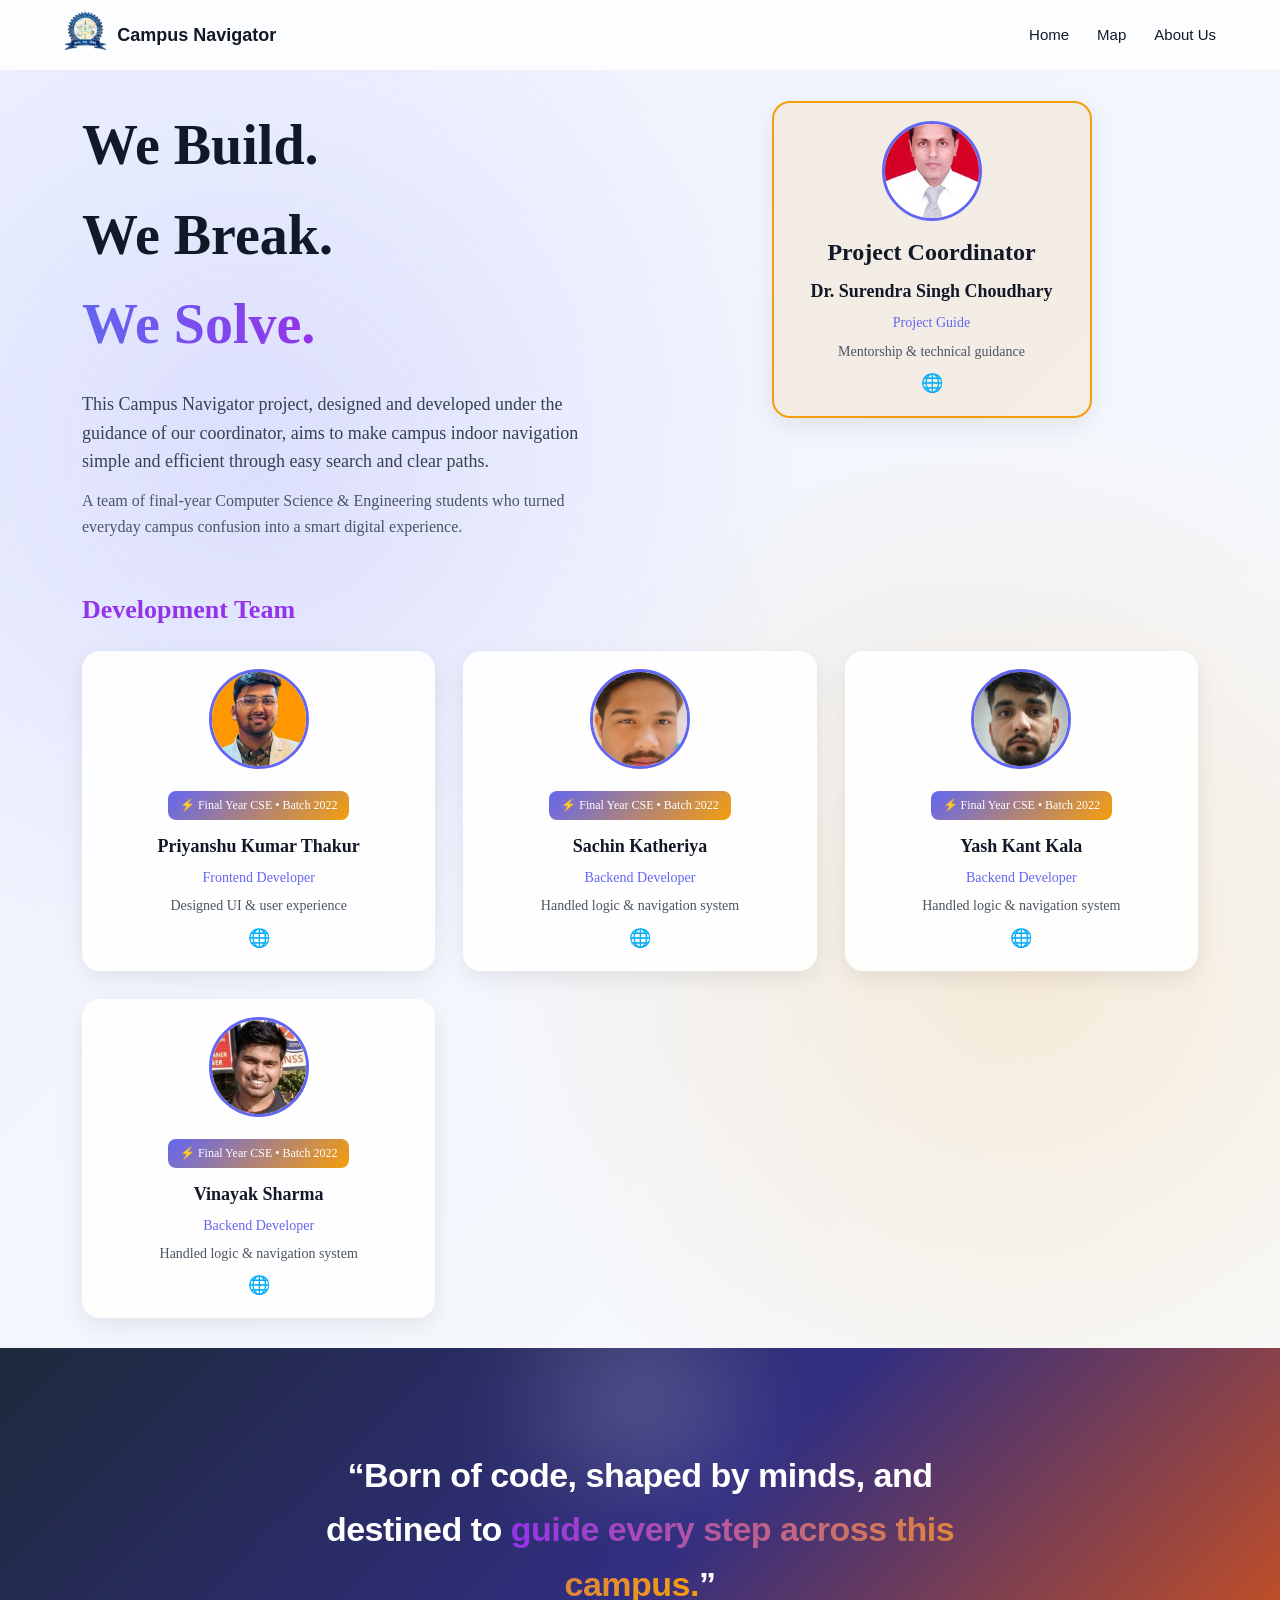
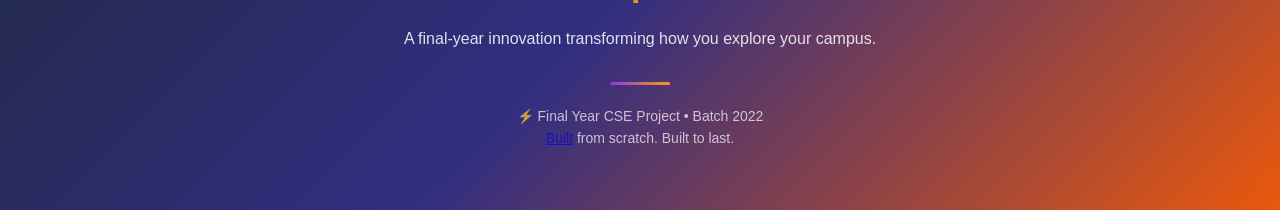
==== aboutus.html @ 383b2f3c "UI/UX" ====
<!DOCTYPE html>
<html lang="en">

<head>
  <meta charset="UTF-8">
  <meta name="viewport" content="width=device-width, initial-scale=1.0">
  <title>About Us</title>
  <link rel="stylesheet" href="homestyle.css">
</head>

<body>
  <header class="header">
    <div class="container header-container">

      <div class="logo-section">
        <a href="home.html"><img src="logo.png" alt="College Logo" class="logo"></a>
        <span class="college-name">Campus Navigator</span>
      </div>

      <nav class="navbar">
        <a href="home.html">Home</a>
        <a href="maps.html">Map</a>
        <a href="aboutus.html" class="active">About Us</a>
      </nav>

    </div>
  </header>


<section class="about-dev">
  <div class="about-bg"></div>

  <div class="container about-wrapper">

    <!-- LEFT CONTENT -->
    <div class="about-content">
      <h1>
        We Build.<br>We Break.<br>
        <span><bold>We Solve.</bold></span>
      </h1>

      <p class="about-main">
        This Campus Navigator project, designed and developed under the guidance of our coordinator,
        aims to make campus indoor navigation simple and efficient through easy search and clear paths.
      </p>

      <p class="about-sub">
         A team of final-year Computer Science & Engineering students
        who turned everyday campus confusion into a smart digital experience.
      </p>
    </div>

    <!-- COORDINATOR -->
    <div class="about-coordinator">
      <div class="team-card professor">

        <div class="team-img">
          <img src="Dr.surendrachoudhary.jpg" alt="Dr. Surendra Singh Choudhary">
        </div>

        <div class="team-info">
          <h2>Project Coordinator</h2>
          <h3>Dr. Surendra Singh Choudhary</h3>
          <p class="role">Project Guide</p>
          <p class="desc">Mentorship & technical guidance</p>

          <div class="socials">
            <a href="https://www.linkedin.com/in/dr-surendra-singh-choudhary-a286118a/">🌐</a>
          </div>
        </div>

      </div>
    </div>

    <!-- TEAM -->
    <div class="about-team">
      <h2>Development Team</h2>

      <div class="about-team-grid">

        <!-- MEMBER 1 -->
        <div class="team-card">
          <div class="team-img">
            <img src="priyanshu.jpg" alt="Priyanshu Kumar Thakur">
          </div>

          <div class="about-tag">⚡ Final Year CSE • Batch 2022</div>

          <div class="team-info">
            <h3>Priyanshu Kumar Thakur</h3>
            <p class="role">Frontend Developer</p>
            <p class="desc">Designed UI & user experience</p>

            <div class="socials">
              <a href="https://www.linkedin.com/in/priyanshukumar28/">🌐</a>
            </div>
          </div>
        </div>

        <!-- MEMBER 2 -->
        <div class="team-card">
          <div class="team-img">
            <img src="sachin.jpg" alt="Sachin Katheriya">
          </div>

          <div class="about-tag">⚡ Final Year CSE • Batch 2022</div>

          <div class="team-info">
            <h3>Sachin Katheriya</h3>
            <p class="role">Backend Developer</p>
            <p class="desc">Handled logic & navigation system</p>

            <div class="socials">
              <a href="https://www.linkedin.com/in/sachin-katheriya-914168283/">🌐</a>
            </div>
          </div>
        </div>

        <!-- MEMBER 3 -->
        <div class="team-card">
          <div class="team-img">
            <img src="yash.jpg" alt="Yash Kant Kala">
          </div>

          <div class="about-tag">⚡ Final Year CSE • Batch 2022</div>

          <div class="team-info">
            <h3>Yash Kant Kala</h3>
            <p class="role">Backend Developer</p>
            <p class="desc">Handled logic & navigation system</p>

            <div class="socials">
              <a href="https://www.linkedin.com/in/yash-kant-kala-191369295/">🌐</a>
            </div>
          </div>
        </div>

        <!-- MEMBER 4 -->
        <div class="team-card">
          <div class="team-img">
            <img src="vinayak.jpeg" alt="Vinayak Sharma">
          </div>

          <div class="about-tag">⚡ Final Year CSE • Batch 2022</div>

          <div class="team-info">
            <h3>Vinayak Sharma</h3>
            <p class="role">Backend Developer</p>
            <p class="desc">Handled logic & navigation system</p>

            <div class="socials">
              <a href="https://www.linkedin.com/in/vinayak-kumar-sharma">🌐</a>
            </div>
          </div>
        </div>

      </div>
    </div>

  </div>
</section>
  <footer class="creative-footer">
    <div class="footer-content">

      <h2 class="footer-quote">
        “Born of code, shaped by minds, and destined to <span class="footer-highlight">guide every step across this
          campus.</span>”
      </h2>

      <p class="footer-subtext">
        A final-year innovation transforming how you explore your campus.
      </p>

      <div class="footer-line"></div>

      <p class="footer-credit">
        ⚡ Final Year CSE Project • Batch 2022
        <br>
        <a href="www.github.com/vinayak-kumar-sharma/ecbmaps">Built</a> from scratch. Built to last.
      </p>

    </div>
  </footer>


</body>

</html>
---- homestyle.css ----
* {
  margin: 0;
  padding: 0;
  box-sizing: border-box;
}

body {
  font-family: "Segoe UI", sans-serif;
  background: #f8fafc;
  color: #111827;
  line-height: 1.6;
}

.container {
  width: 90%;
  max-width: 1270px;
  margin: auto;
}

.header {
  position: sticky;
  top: 0;
  z-index: 1000;

 
  background: rgba(255, 255, 255, 0.6);
  backdrop-filter: blur(12px);

  border-bottom: 1px solid rgba(0, 0, 0, 0.05);
}

.header-container {
  display: flex;
  justify-content: space-between;
  align-items: center;
  height: 70px;
}

/* LOGO */
.logo-section {
  display: flex;
  align-items: center;
  gap: 10px;
}

.logo {
  height: 40px;
}

.college-name {
  font-size: 18px;
  font-weight: 700;
  color: #111827;
}

.navbar {
  display: flex;
  gap: 28px;
}

.navbar a {
  position: relative;
  text-decoration: none;
  font-size: 15px;
  font-weight: 500;
  color: #111827;
  transition: 0.3s;
}


.navbar a::after {
  content: "";
  position: absolute;
  left: 0;
  bottom: -6px;
  width: 0%;
  height: 2px;
  background: linear-gradient(90deg, #6366f1, #f59e0b);
  transition: 0.3s;
}

.navbar a:hover::after {
  width: 100%;
}


.navbar a:hover {
  color: #6366f1;
}


@media (max-width: 800px) {
  .navbar {
    display: none;
  }
}

.hero {
  padding: 40px 0;
  position: relative;
  overflow: hidden;

  background:
    radial-gradient(
      circle at 20% 30%,
      rgba(255, 153, 0, 0.25),
      transparent 40%
    ),
    radial-gradient(
      circle at 80% 70%,
      rgba(139, 92, 246, 0.25),
      transparent 40%
    ),
    linear-gradient(135deg, #eef2ff, #f8fafc);
}

.hero::before {
  content: "";
  position: absolute;
  inset: 0;
  background: radial-gradient(
    circle at center,
    rgba(255, 255, 255, 0.4),
    transparent 60%
  );
  z-index: 0;
}

.hero-container {
  position: relative;
  z-index: 1;
  display: flex;
  align-items: center;
  justify-content: space-between;
  gap: 60px;
}

.hero-left {
  flex: 1;
}

.hero-left h1 {
  font-size: 64px;
  font-weight: 800;
  line-height: 1.1;
  margin-bottom: 20px;

  background: linear-gradient(90deg, #4f46e5, #9333ea, #f59e0b);
  -webkit-background-clip: text;
  -webkit-text-fill-color: transparent;
}

.hero-left p {
  font-family: "Outfit", sans-serif;
  font-size: 18px;
  letter-spacing: 0.3px;
  color: #808183;
  margin-bottom: 30px;
  max-width: 560px;
  padding-left: 14px;
}
.highlight {
  font-weight: 600;
  background: linear-gradient(90deg, #9333ea, #f59e0b);
  -webkit-background-clip: text;
  -webkit-text-fill-color: transparent;
}

.btn-primary {
  background: linear-gradient(135deg, #6366f1, #9333ea);
  color: white;
  padding: 14px 26px;
  border-radius: 18px;
  font-size: 17px;
  font-weight: 600;
  transition: 0.3s;
  box-shadow: 0 8px 20px rgba(99, 102, 241, 0.3);
  text-decoration: none;
  transition:
    transform 0.2s ease,
    box-shadow 0.25s ease,
    background-color 0.2s ease;
}

.btn-primary:hover {
  transform: translateY(-5px);
  background-color: #9333ea;
  box-shadow: 0 8px 20px rgba(147, 51, 234, 0.35);
}

.btn-primary:active {
  transform: translateY(0);
  box-shadow: 0 3px 8px rgba(0, 0, 0, 0.2);
}
.btn-secondary {
  display: inline-flex;
  align-items: center;
  justify-content: center;

  padding: 12px 24px;
  border-radius: 16px;

  font-size: 15px;
  font-weight: 700;

  color: #4f46e5;
  text-decoration: none;

  background: rgba(99, 102, 241, 0.08);
  border: 2px solid #6366f1;

  letter-spacing: 0.3px;

  box-shadow: 0 4px 10px rgba(99, 102, 241, 0.15);

  transition:
    transform 0.2s ease,
    box-shadow 0.25s ease,
    background 0.25s ease,
    color 0.2s ease;
}
.btn-secondary:hover {
  background: linear-gradient(135deg, #6366f1, #9333ea);
  color: white;

  transform: translateY(-3px) scale(1.02);
  box-shadow: 0 12px 28px rgba(99, 102, 241, 0.45);
}
.btn-secondary:active {
  transform: scale(0.94);
  box-shadow: 0 4px 10px rgba(0, 0, 0, 0.25);
}
.hero-right {
  flex: 1;
  position: relative;
  height: 500px;
  overflow: hidden;
}

.map-card {
  position: absolute;
  width: clamp(160px, 22vw, 260px);
  height: clamp(110px, 15vw, 180px);
  border-radius: 16px;
  overflow: hidden;
  background: rgba(255, 255, 255, 0.7);
  backdrop-filter: blur(10px);

  transition: all 0.3s ease;
}

.map-card img {
  width: 100%;
  height: 100%;
  object-fit: cover;
}

.map-card-main {
  top: 50%;
  left: 50%;
  transform: translate(-50%, -50%) rotate(-2deg);
  z-index: 3;
}


.map-card-top {
  top: 10%;
  left: 50%;
  transform: translate(-65%, 0) rotate(-8deg);
  z-index: 2;
}


.map-card-bottom {
  bottom: 12%;
  left: 50%;
  transform: translate(-35%, 0) rotate(8deg);
  z-index: 1;
}

.map-card:hover {
  transform: scale(1.05) rotate(0deg);
  z-index: 5;
}

@media (max-width: 1000px) {
  .hero-left h1 {
    font-size: 48px;
  }

  .hero-right {
    height: 420px;
  }
}

/* Mobile */
@media (max-width: 800px) {
  .navbar {
    display: none;
  }

  .hero-left h1 {
    font-size: 34px;
  }

  .hero-left p {
    font-size: 16px;
  }

  .hero-buttons {
    flex-direction: column;
    align-items: flex-start;
  }

  .hero-right {
    height: 320px;
  }

  .map-card-top {
    top: 10%;
  }

  .map-card-bottom {
    bottom: 10%;
  }
}
@media (max-width: 800px) {
  .navbar {
    display: none;
  }

  .hero-container {
    flex-direction: column;
    text-align: center;
  }

  .hero-buttons {
    justify-content: center;
  }

  .hero-right {
    width: 100%;
    max-width: 400px;
    margin: auto;
  }
}

.creative-footer {
  position: relative;
  padding: 100px 20px 60px;
  text-align: center;
  overflow: hidden;

  background: linear-gradient(135deg, #1e293b, #312e81, #ea580c);
  color: white;
}

/* SOFT GLOW */
.creative-footer::before {
  content: "";
  position: absolute;
  top: -50px;
  left: 50%;
  transform: translateX(-50%);
  width: 400px;
  height: 200px;
  background: radial-gradient(
    circle,
    rgba(255, 255, 255, 0.2),
    transparent 70%
  );
  filter: blur(40px);
}

.footer-content {
  position: relative;
  z-index: 1;
  max-width: 700px;
  margin: auto;
}


.footer-quote {
  font-size: 34px;
  font-weight: 700;
  margin-bottom: 15px;
  letter-spacing: -0.5px;
}

.footer-subtext {
  font-size: 16px;
  opacity: 0.85;
  margin-bottom: 30px;
}


.footer-line {
  width: 60px;
  height: 3px;
  margin: 20px auto;
  background: linear-gradient(90deg, #9333ea, #f59e0b);
  border-radius: 10px;
}

.footer-credit {
  font-size: 14px;
  opacity: 0.7;
}

@media (max-width: 800px) {
  .footer-quote {
    font-size: 24px;
  }

  .footer-subtext {
    font-size: 14px;
  }
}

.network {
  position: absolute;
  inset: 0;
  z-index: 2;
  pointer-events: none;
}

.dot {
  position: absolute;
  width: 10px;
  height: 10px;
  background: #f59e0b;
  border-radius: 50%;

  box-shadow:
    0 0 10px #f59e0b,
    0 0 20px #f59e0b;

  animation: pulse 1.5s infinite;
}

.d1 {
  top: 50%;
  left: 20%;
}
.d2 {
  top: 20%;
  left: 50%;
}
.d3 {
  top: 50%;
  right: 20%;
}
.d4 {
  bottom: 20%;
  left: 50%;
}

@keyframes pulse {
  0%,
  100% {
    transform: scale(1);
  }
  50% {
    transform: scale(1.6);
  }
}
.footer-highlight {
  background: linear-gradient(90deg, #9333ea, #f59e0b);
  -webkit-background-clip: text;
  -webkit-text-fill-color: transparent;
  font-weight: 800;
}


.about-dev {
  position: relative;
  padding: 30px 20px;
  background: linear-gradient(135deg, #eef2ff, #f8fafc);
  overflow: hidden;
  font-family:Georgia, 'Times New Roman', Times, serif;
}

.about-bg {
  position: absolute;
  inset: 0;
  background:
    radial-gradient(circle at 20% 30%, rgba(99,102,241,0.15), transparent 40%),
    radial-gradient(circle at 80% 70%, rgba(245,158,11,0.15), transparent 40%);
  z-index: 0;
}


.about-wrapper {
  position: relative;
  z-index: 1;

  max-width: 1200px;
  margin: auto;

  display: grid;
  grid-template-columns: 1fr 1fr;
  gap: 50px;
  align-items: start;
}

.about-content h1 {
  font-size: 56px;
  font-weight: 800;
  margin-bottom: 20px;
}

.about-content h1 span {
  background: linear-gradient(90deg, #6366f1, #9333ea);
  -webkit-background-clip: text;
  -webkit-text-fill-color: transparent;
}

.about-main {
  font-size: 18px;
  color: #374151;
  margin-bottom: 12px;
}

.about-sub {
  font-size: 16px;
  color: #4b5563;
}

/* ========================= */
/* COORDINATOR */
/* ========================= */
.about-coordinator {
  display: flex;
  justify-content: center;
}

.about-coordinator .team-card {
  max-width: 320px;
  width: 100%;
}

/* ========================= */
/* TEAM */
/* ========================= */
.about-team {
  grid-column: span 2;
}

.about-team h2 {
  font-size: 26px;
  margin-bottom: 20px;
  color: #9333ea;
}

/* GRID (IMPROVED) */
.about-team-grid {
  display: grid;
  grid-template-columns: repeat(auto-fit, minmax(260px, 1fr));
  gap: 28px;
  align-items: stretch;
}

/* ========================= */
/* CARD */
/* ========================= */
.team-card {
  background: rgba(255,255,255,0.92);
  border-radius: 18px;

  padding: 18px;

  display: flex;
  flex-direction: column;
  align-items: center;

  height: 100%;

  box-shadow: 0 8px 25px rgba(0,0,0,0.08);

  transition: 
    transform 0.25s ease,
    box-shadow 0.25s ease;
}

.team-card:hover {
  transform: translateY(-10px) scale(1.02);
  box-shadow: 
    0 20px 50px rgba(0,0,0,0.15),
    0 0 0 1px rgba(99,102,241,0.1);
}

/* ========================= */
/* IMAGE */
/* ========================= */
.team-img {
  width: 100px;
  height: 100px;

  border-radius: 50%;
  overflow: hidden;

  margin-bottom: 12px;

  border: 3px solid #6366f1;

  transition: 0.3s ease;
}

.team-card:hover .team-img {
  transform: scale(1.08);
  border-color: #9333ea;
}

.team-img img {
  width: 100%;
  height: 100%;
  object-fit: cover;
}

/* ========================= */
/* TEXT */
/* ========================= */
.team-info {
  display: flex;
  flex-direction: column;
  gap: 6px;
  align-items: center;
}

.team-info h3 {
  font-size: 18px;
  font-weight: 700;
}

.role {
  font-size: 14px;
  color: #6366f1;
}

.desc {
  font-size: 14px;
  color: #4b5563;
}

/* ========================= */
/* TAG */
/* ========================= */
.about-tag {
  margin: 10px 0 12px;

  padding: 5px 12px;
  font-size: 12px;

  border-radius: 8px;

  background: linear-gradient(135deg, #6366f1, #f59e0b);
  color: white;

  font-weight: 500;
}

/* ========================= */
/* SOCIAL */
/* ========================= */
.socials a {
  font-size: 18px;
  margin: 0 6px;
  text-decoration: none;
  transition: 0.2s;
}

.socials a:hover {
  transform: scale(1.2);
  color: #f59e0b;
}

/* ========================= */
/* PROFESSOR */
/* ========================= */
.team-card.professor {
  border: 2px solid #f59e0b;
  background: rgba(245,158,11,0.1);
}

/* ========================= */
/* TABLET */
/* ========================= */
@media (max-width: 1000px) {
  .about-wrapper {
    grid-template-columns: 1fr;
    text-align: center;
  }

  .about-team {
    grid-column: span 1;
  }

  .about-content h1 {
    font-size: 36px;
  }

  .about-team-grid {
    grid-template-columns: repeat(2, 1fr);
  }
}

/* ========================= */
/* MOBILE */
/* ========================= */
@media (max-width: 600px) {
  .about-dev {
    padding: 60px 15px;
  }

  .about-content h1 {
    font-size: 30px;
  }

  .about-main {
    font-size: 15px;
  }

  .about-sub {
    font-size: 14px;
  }

  .about-team-grid {
    grid-template-columns: 1fr;
    gap: 20px;
  }

  .team-img {
    width: 85px;
    height: 85px;
  }

  .team-info h3 {
    font-size: 16px;
  }

  .role,
  .desc {
    font-size: 12px;
  }
}
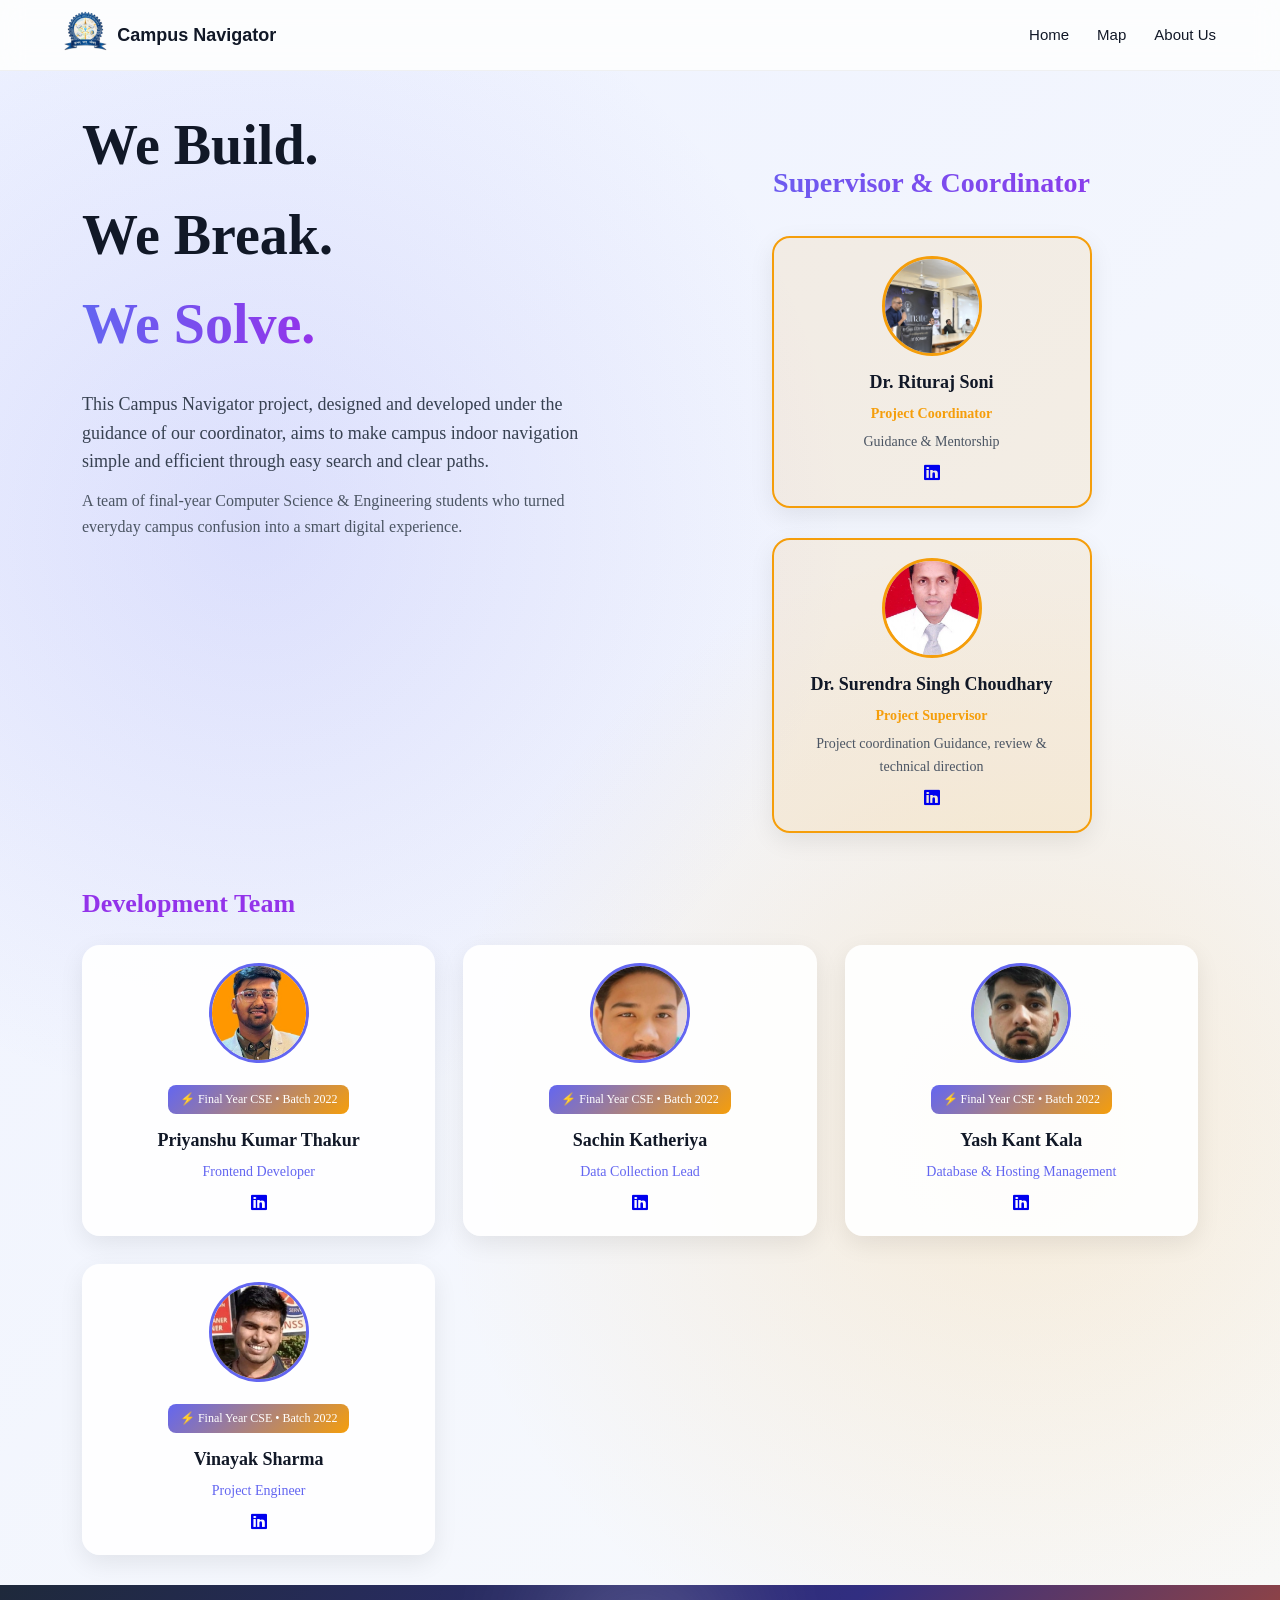
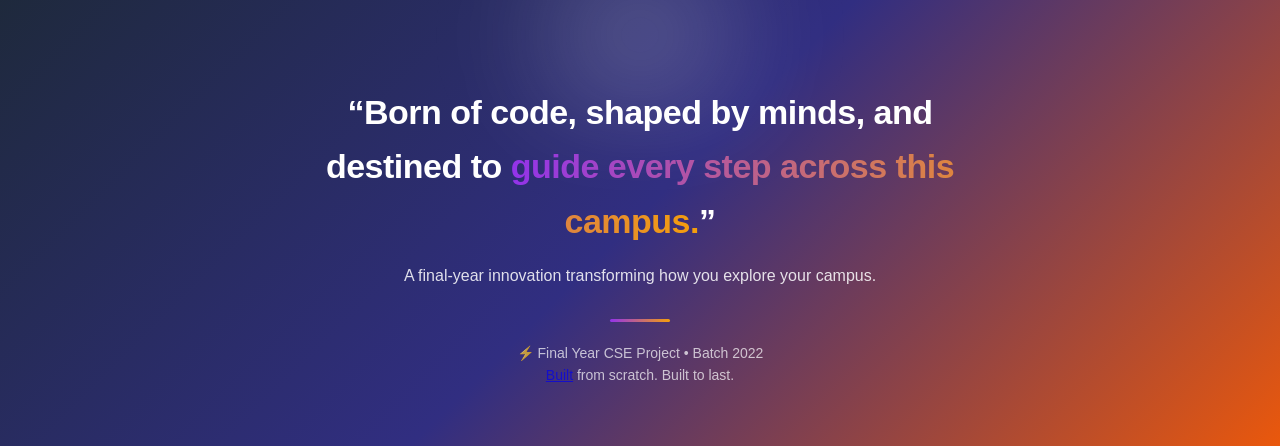
==== commit 7d5d2753: "lead/coordinator" ====
--- a/aboutus.html
+++ b/aboutus.html
@@ -6,6 +6,7 @@
   <meta name="viewport" content="width=device-width, initial-scale=1.0">
   <title>About Us</title>
   <link rel="stylesheet" href="homestyle.css">
+  <link rel="stylesheet" href="https://cdnjs.cloudflare.com/ajax/libs/font-awesome/6.5.0/css/all.min.css">
 </head>
 
 <body>
@@ -50,27 +51,49 @@
       </p>
     </div>
 
+<div class="about-guidance">
+
+  <h2 class="section-title">Supervisor & Coordinator</h2>
+
+  <div class="guidance-grid">
+
+    <!-- SUPERVISOR -->
+    <div class="team-card professor">
+      <div class="team-img">
+        <img src="Dr.riturajsoni.jpg" alt="Supervisor Name">
+      </div>
+
+      <div class="team-info">
+        <h3> Dr. Rituraj Soni</h3>
+        <p class="role">Project Coordinator</p>
+        <p class="desc">Guidance & Mentorship</p>
+
+        <div class="socials">
+          <a href="https://www.linkedin.com/in/rituraj-soni-16180821/" target="_blank"> <i class="fa-brands fa-linkedin"></i></a>
+        </div>
+      </div>
+    </div>
+
     <!-- COORDINATOR -->
-    <div class="about-coordinator">
-      <div class="team-card professor">
-
-        <div class="team-img">
-          <img src="Dr.surendrachoudhary.jpg" alt="Dr. Surendra Singh Choudhary">
-        </div>
-
-        <div class="team-info">
-          <h2>Project Coordinator</h2>
-          <h3>Dr. Surendra Singh Choudhary</h3>
-          <p class="role">Project Guide</p>
-          <p class="desc">Mentorship & technical guidance</p>
-
-          <div class="socials">
-            <a href="https://www.linkedin.com/in/dr-surendra-singh-choudhary-a286118a/">🌐</a>
-          </div>
-        </div>
-
-      </div>
-    </div>
+    <div class="team-card professor">
+      <div class="team-img">
+        <img src="Dr.surendrachoudhary.jpg" alt="Coordinator Name">
+      </div>
+
+      <div class="team-info">
+        <h3>Dr. Surendra Singh Choudhary</h3>
+        <p class="role">Project Supervisor</p>
+        <p class="desc">Project coordination Guidance, review & technical direction</p>
+
+        <div class="socials">
+          <a href="https://www.linkedin.com/in/dr-surendra-singh-choudhary-a286118a/" target="_blank"><i class="fa-brands fa-linkedin"></i></a>
+        </div>
+      </div>
+    </div>
+
+  </div>
+
+</div>
 
     <!-- TEAM -->
     <div class="about-team">
@@ -89,10 +112,9 @@
           <div class="team-info">
             <h3>Priyanshu Kumar Thakur</h3>
             <p class="role">Frontend Developer</p>
-            <p class="desc">Designed UI & user experience</p>
-
-            <div class="socials">
-              <a href="https://www.linkedin.com/in/priyanshukumar28/">🌐</a>
+
+            <div class="socials">
+              <a href="https://www.linkedin.com/in/priyanshukumar28/" target="_blank"><i class="fa-brands fa-linkedin"></i></a>
             </div>
           </div>
         </div>
@@ -107,11 +129,10 @@
 
           <div class="team-info">
             <h3>Sachin Katheriya</h3>
-            <p class="role">Backend Developer</p>
-            <p class="desc">Handled logic & navigation system</p>
-
-            <div class="socials">
-              <a href="https://www.linkedin.com/in/sachin-katheriya-914168283/">🌐</a>
+            <p class="role">Data Collection Lead</p>
+
+            <div class="socials">
+              <a href="https://www.linkedin.com/in/sachin-katheriya-914168283/" target="_blank"><i class="fa-brands fa-linkedin"></i></a>
             </div>
           </div>
         </div>
@@ -126,11 +147,10 @@
 
           <div class="team-info">
             <h3>Yash Kant Kala</h3>
-            <p class="role">Backend Developer</p>
-            <p class="desc">Handled logic & navigation system</p>
-
-            <div class="socials">
-              <a href="https://www.linkedin.com/in/yash-kant-kala-191369295/">🌐</a>
+            <p class="role">Database & Hosting Management</p>
+
+            <div class="socials">
+              <a href="https://www.linkedin.com/in/yash-kant-kala-191369295/" target="_blank"><i class="fa-brands fa-linkedin"></i></a>
             </div>
           </div>
         </div>
@@ -145,11 +165,11 @@
 
           <div class="team-info">
             <h3>Vinayak Sharma</h3>
-            <p class="role">Backend Developer</p>
-            <p class="desc">Handled logic & navigation system</p>
-
-            <div class="socials">
-              <a href="https://www.linkedin.com/in/vinayak-kumar-sharma">🌐</a>
+            <p class="role">Project Engineer</p>
+
+
+            <div class="socials">
+              <a href="https://www.linkedin.com/in/vinayak-kumar-sharma" target="_blank"><i class="fa-brands fa-linkedin"></i></a>
             </div>
           </div>
         </div>
--- a/homestyle.css
+++ b/homestyle.css
@@ -526,17 +526,70 @@
   color: #4b5563;
 }
 
-/* ========================= */
-/* COORDINATOR */
-/* ========================= */
-.about-coordinator {
-  display: flex;
-  justify-content: center;
-}
-
-.about-coordinator .team-card {
-  max-width: 320px;
-  width: 100%;
+/* ================= SECTION ================= */
+.about-guidance {
+  margin-top: 60px;
+  text-align: center;
+}
+
+/* TITLE */
+.section-title {
+  font-size: 28px;
+  font-weight: 800;
+  margin-bottom: 30px;
+
+  background: linear-gradient(90deg, #6366f1, #9333ea);
+  -webkit-background-clip: text;
+  -webkit-text-fill-color: transparent;
+}
+
+/* GRID */
+.guidance-grid {
+  display: grid;
+  grid-template-columns: repeat(auto-fit, minmax(260px, 320px));
+  justify-content: center; /* 🔥 center cards */
+  gap: 30px;
+}
+
+/* CARD SPECIAL STYLE */
+.about-guidance .team-card {
+  border: 2px solid #f59e0b;
+  background: rgba(245,158,11,0.08);
+
+  transition: 0.3s ease;
+}
+
+.about-guidance .team-card:hover {
+  transform: translateY(-10px) scale(1.03);
+
+  box-shadow: 
+    0 20px 50px rgba(0,0,0,0.15),
+    0 0 0 2px rgba(245,158,11,0.3);
+}
+
+/* IMAGE */
+.about-guidance .team-img {
+  border-color: #f59e0b;
+}
+
+/* ROLE COLOR */
+.about-guidance .role {
+  color: #f59e0b;
+  font-weight: 600;
+}
+
+/* ================= RESPONSIVE ================= */
+@media (max-width: 600px) {
+
+  .section-title {
+    font-size: 22px;
+  }
+
+  .guidance-grid {
+    grid-template-columns: 1fr;
+    gap: 20px;
+  }
+
 }
 
 /* ========================= */
